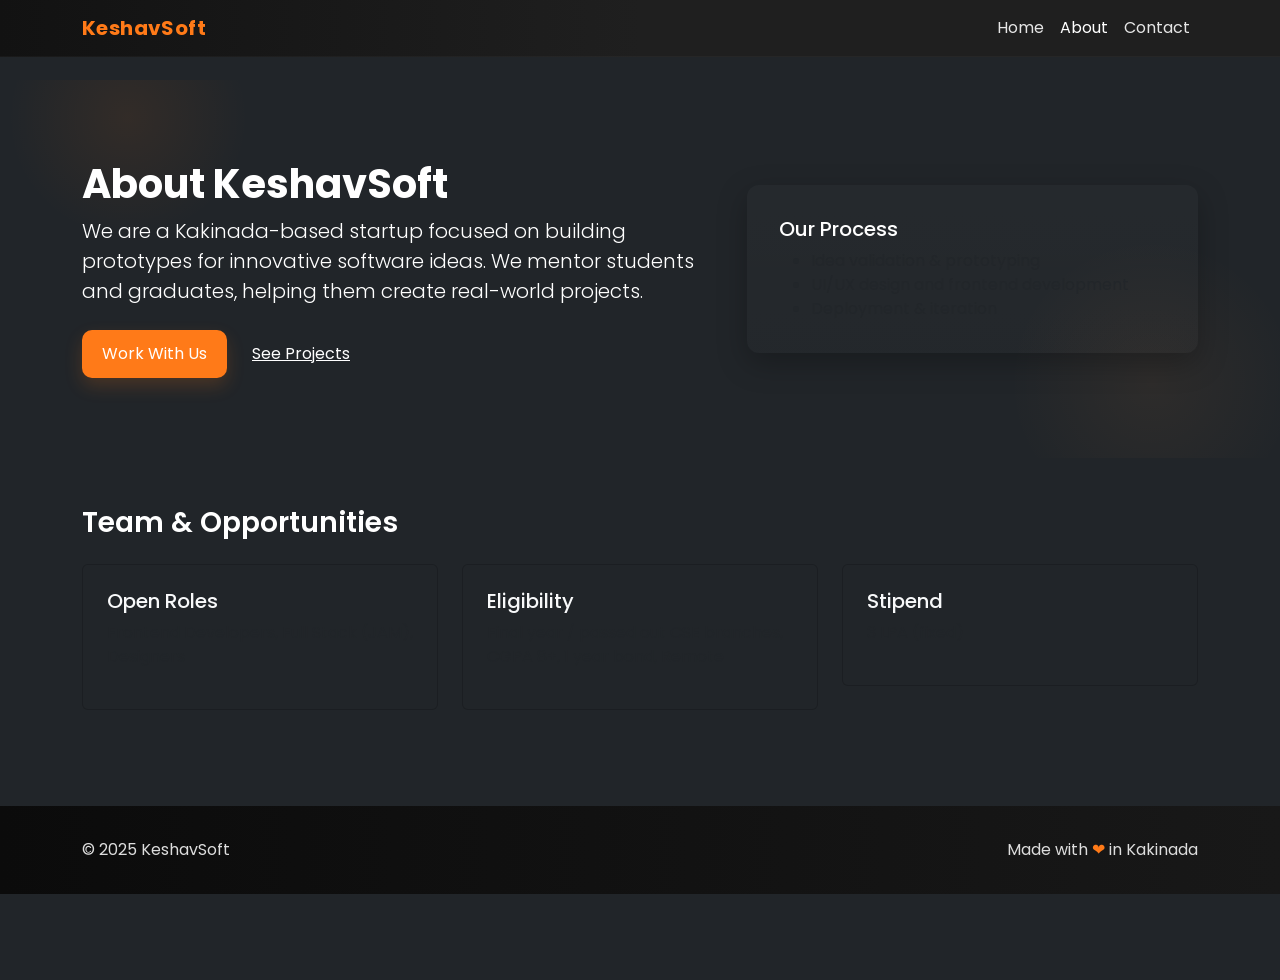
==== about.html @ 03d18139 "Add files via upload" ====
<!doctype html>
<html lang="en">
<head>
  <meta charset="utf-8">
  <meta name="viewport" content="width=device-width,initial-scale=1">
  <title>About — KeshavSoft</title>
  <link href="https://cdn.jsdelivr.net/npm/bootstrap@5.3.2/dist/css/bootstrap.min.css" rel="stylesheet">
  <link href="style.css" rel="stylesheet">
</head>
<body class="bg-dark text-light">

<nav class="navbar navbar-expand-lg navbar-dark navbar-custom fixed-top">
  <div class="container">
    <a class="navbar-brand" href="index.html">KeshavSoft</a>
    <button class="navbar-toggler" type="button" data-bs-toggle="collapse" data-bs-target="#navMenu2">
      <span class="navbar-toggler-icon"></span>
    </button>
    <div class="collapse navbar-collapse" id="navMenu2">
      <ul class="navbar-nav ms-auto align-items-lg-center">
        <li class="nav-item"><a class="nav-link" href="index.html">Home</a></li>
        <li class="nav-item"><a class="nav-link active" href="about.html">About</a></li>
        <li class="nav-item"><a class="nav-link" href="contact.html">Contact</a></li>
      </ul>
    </div>
  </div>
</nav>

<section class="about-hero" style="margin-top:80px;">
  <div class="container">
    <div class="row align-items-center">
      <div class="col-md-7">
        <h2 class="display-6 fw-bold">About KeshavSoft</h2>
        <p class="lead">We are a Kakinada-based startup focused on building prototypes for innovative software ideas. We mentor students and graduates, helping them create real-world projects.</p>
        <div class="mt-4">
          <a class="btn btn-primary-custom me-2" href="contact.html">Work With Us</a>
          <a class="btn btn-link text-white" href="index.html">See Projects</a>
        </div>
      </div>
      <div class="col-md-5">
        <div class="about-panel mt-4 mt-md-0">
          <h5>Our Process</h5>
          <ul class="mb-0 text-muted">
            <li>Idea validation & prototyping</li>
            <li>UI/UX design and frontend development</li>
            <li>Deployment & iteration</li>
          </ul>
        </div>
      </div>
    </div>
  </div>
</section>

<section class="container py-5">
  <h3 class="section-title">Team & Opportunities</h3>
  <div class="row g-4">
    <div class="col-md-4">
      <div class="card p-4 bg-dark text-light">
        <h5>Open Roles</h5>
        <p class="text-muted">Frontend Developers, Full Stack (JAM), Designers</p>
      </div>
    </div>
    <div class="col-md-4">
      <div class="card p-4 bg-dark text-light">
        <h5>Eligibility</h5>
        <p class="text-muted">Final year / passed out CSE branches, CGPA 8+, 1 year bond, Remote</p>
      </div>
    </div>
    <div class="col-md-4">
      <div class="card p-4 bg-dark text-light">
        <h5>Stipend</h5>
        <p class="text-muted">3 LPA (fixed)</p>
      </div>
    </div>
  </div>
</section>

<footer class="site-footer mt-5">
  <div class="container d-flex flex-column flex-md-row justify-content-between align-items-center">
    <div>© 2025 KeshavSoft</div>
    <div class="mt-2 mt-md-0">Made with <span style="color:var(--brand-orange)">❤</span> in Kakinada</div>
  </div>
</footer>

<script src="https://cdn.jsdelivr.net/npm/bootstrap@5.3.2/dist/js/bootstrap.bundle.min.js"></script>
</body>
</html>
---- style.css ----
@import url('https://fonts.googleapis.com/css2?family=Poppins:wght@300;400;600;700&display=swap');

:root{
  --brand-orange:#ff7a18;
  --brand-dark:#121212;
  --muted:#6c6c6c;
  --glass: rgba(255,255,255,0.06);
}

*{box-sizing:border-box}
html,body{height:100%;margin:0;font-family:'Poppins',sans-serif;}
a{color:inherit;text-decoration:none}

/* Navbar */
.navbar-custom{
  background: linear-gradient(90deg, var(--brand-dark) 0%, #1f1f1f 50%);
  border-bottom: 1px solid rgba(255,255,255,0.03);
}
.navbar-custom .navbar-brand{color:var(--brand-orange);font-weight:700;letter-spacing:0.4px}
.navbar-custom .nav-link{color:#e6e6e6;transition:color .25s, transform .2s}
.navbar-custom .nav-link:hover{color:var(--brand-orange);transform:translateY(-2px)}

/* Hero */
.hero{
  min-height:68vh;
  display:flex;
  align-items:center;
  justify-content:center;
  color:white;
  position:relative;
  overflow:hidden;
  padding:5rem 1rem;
}
.hero::before{
  content:"";
  position:absolute;inset:0;
  background: linear-gradient(120deg, rgba(255,122,24,0.12), rgba(255,158,74,0.08));
  mix-blend-mode:overlay;
  pointer-events:none;
  animation: heroShift 12s linear infinite;
}
@keyframes heroShift{
  0%{transform:translateX(-20%)}
  50%{transform:translateX(20%)}
  100%{transform:translateX(-20%)}
}
.hero .hero-card{
  backdrop-filter: blur(6px);
  background: linear-gradient(180deg, rgba(255,255,255,0.04), rgba(255,255,255,0.02));
  padding:2.5rem;
  border-radius:14px;
  box-shadow:0 10px 30px rgba(0,0,0,0.35);
  max-width:980px;
  width:100%;
  text-align:left;
}
.lead-hero{font-size:1.15rem;color:rgba(255,255,255,0.95)}

/* Buttons */
.btn-primary-custom{
  background:var(--brand-orange);
  border:none;
  color:white;
  padding:0.75rem 1.25rem;
  border-radius:10px;
  box-shadow:0 8px 18px rgba(255,122,24,0.18);
  transition:transform .25s, box-shadow .25s;
}
.btn-primary-custom:hover{transform:translateY(-4px);box-shadow:0 16px 32px rgba(255,122,24,0.28)}

/* Cards section */
.features .card{
  border-radius:12px;
  transition: transform .3s, box-shadow .3s;
  overflow:hidden;
}
.features .card:hover{transform:translateY(-10px);box-shadow:0 18px 40px rgba(0,0,0,0.18)}
.feature-icon{
  width:64px;height:64px;border-radius:12px;
  display:flex;align-items:center;justify-content:center;
  background:linear-gradient(180deg, rgba(255,255,255,0.06), rgba(255,255,255,0.02));
  color:var(--brand-orange);
  font-weight:700;font-size:22px;
}

/* Carousel custom */
.carousel-item {
  height:420px;
  background-size:cover;
  background-position:center;
}
.carousel-caption{background:linear-gradient(180deg, rgba(0,0,0,0.45), rgba(0,0,0,0.15));padding:1rem;border-radius:10px;max-width:60%}

/* About section with background */
.about-hero{
  padding:5rem 1rem;
  color:white;
  background-image: radial-gradient(circle at 10% 10%, rgba(255,122,24,0.08), transparent 10%),
                    radial-gradient(circle at 90% 80%, rgba(255,158,74,0.06), transparent 12%);
}
.about-panel{
  background: linear-gradient(180deg, rgba(255,255,255,0.02), rgba(255,255,255,0.01));
  padding:2rem;border-radius:12px;box-shadow:0 10px 30px rgba(0,0,0,0.25);
}

/* Contact form */
.contact-card{border-radius:12px;padding:1.5rem;background:#0f0f0f;color:#fff}
.form-control{background:transparent;border-radius:8px;border:1px solid rgba(255,255,255,0.06);color:#fff}
.form-control:focus{box-shadow:0 8px 18px rgba(0,0,0,0.4);border-color:var(--brand-orange)}

/* Footer */
.site-footer{background:linear-gradient(90deg,#0b0b0b 0%, #181818 100%);color:#ddd;padding:2rem 1rem}
.site-footer a{color:var(--brand-orange)}

/* Utilities */
.section-title{color:#fff;margin-bottom:1.5rem;font-weight:600}
@media (max-width:767px){
  .carousel-caption{max-width:90%}
  .hero{padding:3rem 1rem}
  .hero .hero-card{padding:1.25rem}
}
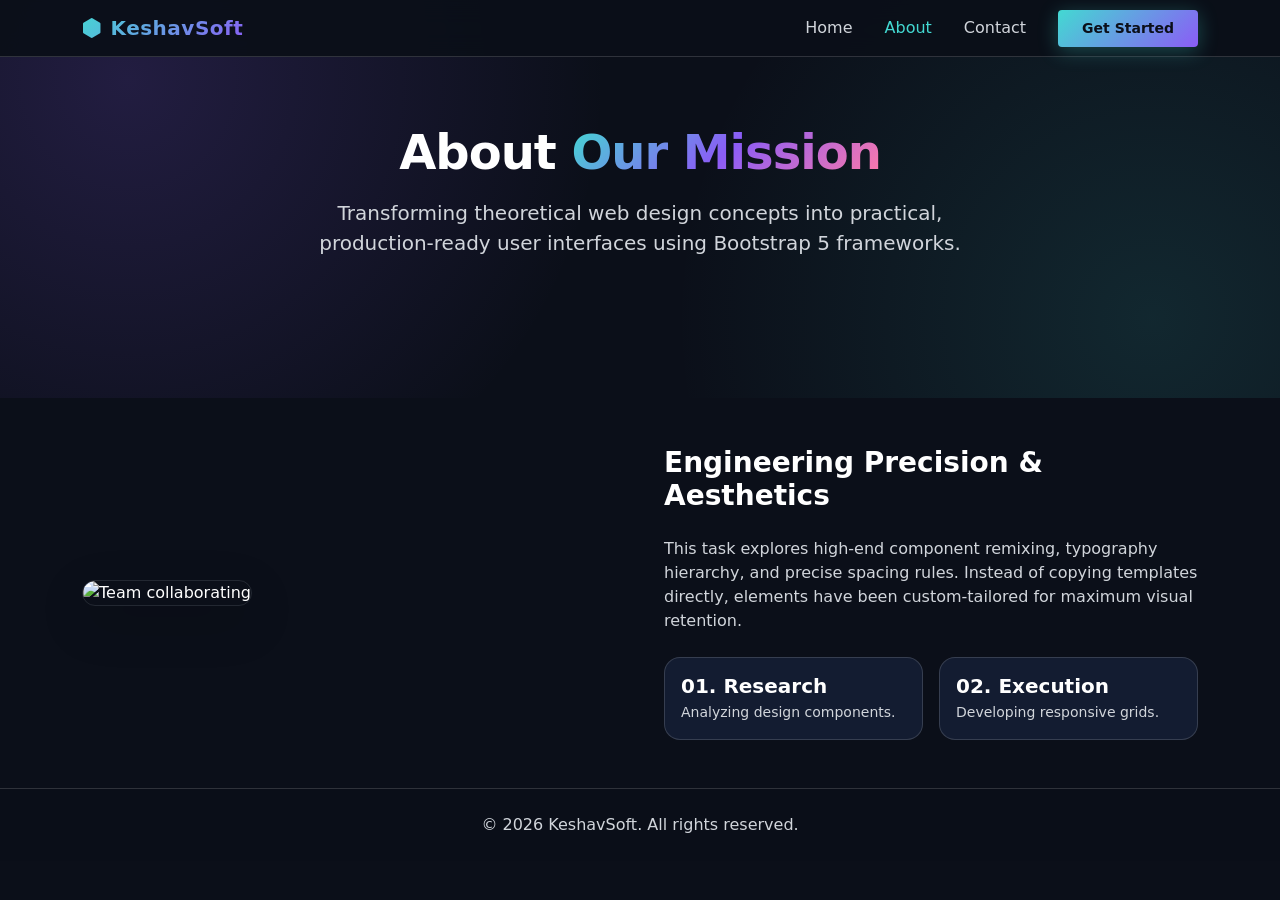
==== commit d5abb646: "Revise About page layout and content Updated the HTML structure and content for the About page, incl" ====
--- a/about.html
+++ b/about.html
@@ -1,86 +1,82 @@
-<!doctype html>
+<!DOCTYPE html>
 <html lang="en">
 <head>
-  <meta charset="utf-8">
-  <meta name="viewport" content="width=device-width,initial-scale=1">
-  <title>About — KeshavSoft</title>
+  <meta charset="UTF-8">
+  <meta name="viewport" content="width=device-width, initial-scale=1.0">
+  <title>About Us | KeshavSoft</title>
   <link href="https://cdn.jsdelivr.net/npm/bootstrap@5.3.2/dist/css/bootstrap.min.css" rel="stylesheet">
-  <link href="style.css" rel="stylesheet">
+  <link rel="stylesheet" href="https://cdn.jsdelivr.net/npm/bootstrap-icons@1.11.1/font/bootstrap-icons.css">
+  <link rel="stylesheet" href="style.css">
 </head>
-<body class="bg-dark text-light">
+<body>
 
-<nav class="navbar navbar-expand-lg navbar-dark navbar-custom fixed-top">
-  <div class="container">
-    <a class="navbar-brand" href="index.html">KeshavSoft</a>
-    <button class="navbar-toggler" type="button" data-bs-toggle="collapse" data-bs-target="#navMenu2">
-      <span class="navbar-toggler-icon"></span>
-    </button>
-    <div class="collapse navbar-collapse" id="navMenu2">
-      <ul class="navbar-nav ms-auto align-items-lg-center">
-        <li class="nav-item"><a class="nav-link" href="index.html">Home</a></li>
-        <li class="nav-item"><a class="nav-link active" href="about.html">About</a></li>
-        <li class="nav-item"><a class="nav-link" href="contact.html">Contact</a></li>
-      </ul>
+  <!-- Navigation Bar -->
+  <nav class="navbar navbar-expand-lg fixed-top navbar-dark">
+    <div class="container">
+      <a class="navbar-brand d-flex align-items-center gap-2" href="index.html">
+        <i class="bi bi-hexagon-fill"></i> KeshavSoft
+      </a>
+      <button class="navbar-toggler border-0" type="button" data-bs-toggle="collapse" data-bs-target="#navbarNav">
+        <span class="navbar-toggler-icon"></span>
+      </button>
+      <div class="collapse navbar-collapse justify-content-end" id="navbarNav">
+        <ul class="navbar-nav gap-3 align-items-lg-center">
+          <li class="nav-item"><a class="nav-link" href="index.html">Home</a></li>
+          <li class="nav-item"><a class="nav-link active" href="about.html">About</a></li>
+          <li class="nav-item"><a class="nav-link" href="contact.html">Contact</a></li>
+          <li class="nav-item ms-lg-2">
+            <a href="contact.html" class="btn btn-glow btn-sm px-4 py-2">Get Started</a>
+          </li>
+        </ul>
+      </div>
     </div>
-  </div>
-</nav>
+  </nav>
 
-<section class="about-hero" style="margin-top:80px;">
-  <div class="container">
-    <div class="row align-items-center">
-      <div class="col-md-7">
-        <h2 class="display-6 fw-bold">About KeshavSoft</h2>
-        <p class="lead">We are a Kakinada-based startup focused on building prototypes for innovative software ideas. We mentor students and graduates, helping them create real-world projects.</p>
-        <div class="mt-4">
-          <a class="btn btn-primary-custom me-2" href="contact.html">Work With Us</a>
-          <a class="btn btn-link text-white" href="index.html">See Projects</a>
+  <!-- About Header -->
+  <header class="hero-section text-center">
+    <div class="container py-4">
+      <h1 class="display-5 fw-bold mb-3">About <span class="text-gradient">Our Mission</span></h1>
+      <p class="lead text-muted mx-auto" style="max-width: 650px;">Transforming theoretical web design concepts into practical, production-ready user interfaces using Bootstrap 5 frameworks.</p>
+    </div>
+  </header>
+
+  <!-- Content Section -->
+  <section class="py-5">
+    <div class="container">
+      <div class="row align-items-center g-5">
+        <div class="col-lg-6">
+          <img src="https://images.unsplash.com/photo-1531482615713-2afd69097998?auto=format&fit=crop&w=800&q=80" alt="Team collaborating" class="img-fluid rounded-4 shadow-lg border border-secondary border-opacity-25">
         </div>
-      </div>
-      <div class="col-md-5">
-        <div class="about-panel mt-4 mt-md-0">
-          <h5>Our Process</h5>
-          <ul class="mb-0 text-muted">
-            <li>Idea validation & prototyping</li>
-            <li>UI/UX design and frontend development</li>
-            <li>Deployment & iteration</li>
-          </ul>
+        <div class="col-lg-6">
+          <h3 class="fw-bold mb-4">Engineering Precision & Aesthetics</h3>
+          <p class="text-muted mb-4">This task explores high-end component remixing, typography hierarchy, and precise spacing rules. Instead of copying templates directly, elements have been custom-tailored for maximum visual retention.</p>
+          <div class="row g-3">
+            <div class="col-sm-6">
+              <div class="card card-custom p-3">
+                <h5 class="fw-bold text-info mb-1">01. Research</h5>
+                <p class="small text-muted mb-0">Analyzing design components.</p>
+              </div>
+            </div>
+            <div class="col-sm-6">
+              <div class="card card-custom p-3">
+                <h5 class="fw-bold text-purple mb-1">02. Execution</h5>
+                <p class="small text-muted mb-0">Developing responsive grids.</p>
+              </div>
+            </div>
+          </div>
         </div>
       </div>
     </div>
-  </div>
-</section>
+  </section>
 
-<section class="container py-5">
-  <h3 class="section-title">Team & Opportunities</h3>
-  <div class="row g-4">
-    <div class="col-md-4">
-      <div class="card p-4 bg-dark text-light">
-        <h5>Open Roles</h5>
-        <p class="text-muted">Frontend Developers, Full Stack (JAM), Designers</p>
-      </div>
+  <!-- Footer -->
+  <footer class="py-4 text-center">
+    <div class="container">
+      <p class="mb-0 text-muted">&copy; <span id="year"></span> KeshavSoft. All rights reserved.</p>
     </div>
-    <div class="col-md-4">
-      <div class="card p-4 bg-dark text-light">
-        <h5>Eligibility</h5>
-        <p class="text-muted">Final year / passed out CSE branches, CGPA 8+, 1 year bond, Remote</p>
-      </div>
-    </div>
-    <div class="col-md-4">
-      <div class="card p-4 bg-dark text-light">
-        <h5>Stipend</h5>
-        <p class="text-muted">3 LPA (fixed)</p>
-      </div>
-    </div>
-  </div>
-</section>
+  </footer>
 
-<footer class="site-footer mt-5">
-  <div class="container d-flex flex-column flex-md-row justify-content-between align-items-center">
-    <div>© 2025 KeshavSoft</div>
-    <div class="mt-2 mt-md-0">Made with <span style="color:var(--brand-orange)">❤</span> in Kakinada</div>
-  </div>
-</footer>
-
-<script src="https://cdn.jsdelivr.net/npm/bootstrap@5.3.2/dist/js/bootstrap.bundle.min.js"></script>
+  <script src="https://cdn.jsdelivr.net/npm/bootstrap@5.3.2/dist/js/bootstrap.bundle.min.js"></script>
+  <script>document.getElementById('year').textContent = new Date().getFullYear();</script>
 </body>
 </html>
--- a/style.css
+++ b/style.css
@@ -1,122 +1,185 @@
-
-@import url('https://fonts.googleapis.com/css2?family=Poppins:wght@300;400;600;700&display=swap');
-
-:root{
-  --brand-orange:#ff7a18;
-  --brand-dark:#121212;
-  --muted:#6c6c6c;
-  --glass: rgba(255,255,255,0.06);
+/* --- Custom Modern Theme: Midnight Creative (High Contrast) --- */
+:root {
+  --bg-midnight: #0b0f19;
+  --card-bg: #131c31;
+  --accent-aqua: #43D9D2;
+  --accent-violet: #8B5CF6;
+  --accent-pink: #FF7AA8;
+  --text-main: #FFFFFF;
+  --text-muted: #D1D5DB; /* Brightened significantly for full readability */
+  --border-color: rgba(255, 255, 255, 0.15);
 }
 
-*{box-sizing:border-box}
-html,body{height:100%;margin:0;font-family:'Poppins',sans-serif;}
-a{color:inherit;text-decoration:none}
-
-/* Navbar */
-.navbar-custom{
-  background: linear-gradient(90deg, var(--brand-dark) 0%, #1f1f1f 50%);
-  border-bottom: 1px solid rgba(255,255,255,0.03);
-}
-.navbar-custom .navbar-brand{color:var(--brand-orange);font-weight:700;letter-spacing:0.4px}
-.navbar-custom .nav-link{color:#e6e6e6;transition:color .25s, transform .2s}
-.navbar-custom .nav-link:hover{color:var(--brand-orange);transform:translateY(-2px)}
-
-/* Hero */
-.hero{
-  min-height:68vh;
-  display:flex;
-  align-items:center;
-  justify-content:center;
-  color:white;
-  position:relative;
-  overflow:hidden;
-  padding:5rem 1rem;
-}
-.hero::before{
-  content:"";
-  position:absolute;inset:0;
-  background: linear-gradient(120deg, rgba(255,122,24,0.12), rgba(255,158,74,0.08));
-  mix-blend-mode:overlay;
-  pointer-events:none;
-  animation: heroShift 12s linear infinite;
-}
-@keyframes heroShift{
-  0%{transform:translateX(-20%)}
-  50%{transform:translateX(20%)}
-  100%{transform:translateX(-20%)}
-}
-.hero .hero-card{
-  backdrop-filter: blur(6px);
-  background: linear-gradient(180deg, rgba(255,255,255,0.04), rgba(255,255,255,0.02));
-  padding:2.5rem;
-  border-radius:14px;
-  box-shadow:0 10px 30px rgba(0,0,0,0.35);
-  max-width:980px;
-  width:100%;
-  text-align:left;
-}
-.lead-hero{font-size:1.15rem;color:rgba(255,255,255,0.95)}
-
-/* Buttons */
-.btn-primary-custom{
-  background:var(--brand-orange);
-  border:none;
-  color:white;
-  padding:0.75rem 1.25rem;
-  border-radius:10px;
-  box-shadow:0 8px 18px rgba(255,122,24,0.18);
-  transition:transform .25s, box-shadow .25s;
-}
-.btn-primary-custom:hover{transform:translateY(-4px);box-shadow:0 16px 32px rgba(255,122,24,0.28)}
-
-/* Cards section */
-.features .card{
-  border-radius:12px;
-  transition: transform .3s, box-shadow .3s;
-  overflow:hidden;
-}
-.features .card:hover{transform:translateY(-10px);box-shadow:0 18px 40px rgba(0,0,0,0.18)}
-.feature-icon{
-  width:64px;height:64px;border-radius:12px;
-  display:flex;align-items:center;justify-content:center;
-  background:linear-gradient(180deg, rgba(255,255,255,0.06), rgba(255,255,255,0.02));
-  color:var(--brand-orange);
-  font-weight:700;font-size:22px;
+body {
+  background-color: var(--bg-midnight);
+  color: var(--text-main);
+  font-family: 'Inter', system-ui, -apple-system, sans-serif;
+  overflow-x: hidden;
 }
 
-/* Carousel custom */
-.carousel-item {
-  height:420px;
-  background-size:cover;
-  background-position:center;
-}
-.carousel-caption{background:linear-gradient(180deg, rgba(0,0,0,0.45), rgba(0,0,0,0.15));padding:1rem;border-radius:10px;max-width:60%}
-
-/* About section with background */
-.about-hero{
-  padding:5rem 1rem;
-  color:white;
-  background-image: radial-gradient(circle at 10% 10%, rgba(255,122,24,0.08), transparent 10%),
-                    radial-gradient(circle at 90% 80%, rgba(255,158,74,0.06), transparent 12%);
-}
-.about-panel{
-  background: linear-gradient(180deg, rgba(255,255,255,0.02), rgba(255,255,255,0.01));
-  padding:2rem;border-radius:12px;box-shadow:0 10px 30px rgba(0,0,0,0.25);
+/* Navbar Enhancements */
+.navbar {
+  background: rgba(11, 15, 25, 0.95) !important;
+  backdrop-filter: blur(12px);
+  border-bottom: 1px solid var(--border-color);
 }
 
-/* Contact form */
-.contact-card{border-radius:12px;padding:1.5rem;background:#0f0f0f;color:#fff}
-.form-control{background:transparent;border-radius:8px;border:1px solid rgba(255,255,255,0.06);color:#fff}
-.form-control:focus{box-shadow:0 8px 18px rgba(0,0,0,0.4);border-color:var(--brand-orange)}
+.navbar-brand {
+  font-weight: 700;
+  letter-spacing: 0.5px;
+  background: linear-gradient(135deg, var(--accent-aqua), var(--accent-violet));
+  -webkit-background-clip: text;
+  -webkit-text-fill-color: transparent;
+}
+
+.nav-link {
+  color: var(--text-muted) !important;
+  font-weight: 500;
+  transition: color 0.2s ease;
+}
+
+.nav-link:hover, .nav-link.active {
+  color: var(--accent-aqua) !important;
+}
+
+/* Hero Section */
+.hero-section {
+  padding: 100px 0;
+  background: radial-gradient(circle at 10% 20%, rgba(139, 92, 246, 0.18) 0%, transparent 40%),
+              radial-gradient(circle at 90% 80%, rgba(67, 217, 210, 0.12) 0%, transparent 40%);
+}
+
+.display-4, .display-5 {
+  font-weight: 800;
+  letter-spacing: -1px;
+  color: #FFFFFF !important;
+}
+
+p.lead, .text-muted {
+  color: var(--text-muted) !important; /* Forces all descriptions and lead texts to be high-contrast light gray */
+}
+
+.text-gradient {
+  background: linear-gradient(135deg, var(--accent-aqua), var(--accent-violet), var(--accent-pink));
+  -webkit-background-clip: text;
+  -webkit-text-fill-color: transparent;
+}
+
+/* Modern Buttons */
+.btn-glow {
+  background: linear-gradient(135deg, var(--accent-aqua), var(--accent-violet));
+  border: none;
+  color: #0b0f19;
+  font-weight: 600;
+  box-shadow: 0 4px 20px rgba(67, 217, 210, 0.3);
+  transition: all 0.3s ease;
+}
+
+.btn-glow:hover {
+  transform: translateY(-2px);
+  box-shadow: 0 6px 25px rgba(139, 92, 246, 0.5);
+  color: #fff;
+}
+
+.btn-outline-custom {
+  color: var(--text-main);
+  border: 1px solid var(--border-color);
+  background: rgba(255, 255, 255, 0.03);
+  transition: all 0.2s ease;
+}
+
+.btn-outline-custom:hover {
+  border-color: var(--accent-aqua);
+  color: var(--accent-aqua);
+  background: rgba(67, 217, 210, 0.08);
+}
+
+/* Feature & Info Cards with Hover Lift */
+.card-custom {
+  background-color: var(--card-bg);
+  border: 1px solid var(--border-color);
+  border-radius: 1rem;
+  color: #FFFFFF;
+  transition: transform 0.3s ease, border-color 0.3s ease, box-shadow 0.3s ease;
+}
+
+.card-custom:hover {
+  transform: translateY(-6px);
+  border-color: rgba(67, 217, 210, 0.5);
+  box-shadow: 0 12px 30px rgba(0, 0, 0, 0.5);
+}
+
+.card-custom h3, .card-custom h4, .card-custom h5 {
+  color: #FFFFFF !important;
+}
+
+.card-custom p {
+  color: var(--text-muted) !important;
+}
+
+/* Carousel Styling */
+.carousel {
+  border-radius: 1rem;
+  overflow: hidden;
+  box-shadow: 0 20px 40px rgba(0,0,0,0.6);
+}
+
+.carousel-item img {
+  filter: brightness(0.9);
+  transition: transform 6s ease;
+}
+
+.carousel-item:hover img {
+  transform: scale(1.03);
+}
+
+.carousel-caption {
+  background: rgba(11, 15, 25, 0.85);
+  backdrop-filter: blur(8px);
+  border-radius: 0.75rem;
+  padding: 1.5rem;
+  bottom: 2rem;
+  left: 10%;
+  right: 10%;
+}
+
+.carousel-caption h5 {
+  color: #FFFFFF !important;
+}
+
+.carousel-caption p {
+  color: var(--text-muted) !important;
+}
+
+/* Form Controls - High Contrast */
+.form-label {
+  color: #F3F4F6 !important;
+  font-weight: 500;
+}
+
+.form-control, .form-select {
+  background-color: rgba(255, 255, 255, 0.08) !important;
+  border: 1px solid var(--border-color) !important;
+  color: #FFFFFF !important;
+  border-radius: 0.5rem;
+  padding: 0.75rem 1rem;
+}
+
+.form-control::placeholder {
+  color: #9CA3AF !important;
+  opacity: 1;
+}
+
+.form-control:focus, .form-select:focus {
+  background-color: rgba(255, 255, 255, 0.12) !important;
+  border-color: var(--accent-aqua) !important;
+  color: #FFFFFF !important;
+  box-shadow: 0 0 0 0.25rem rgba(67, 217, 210, 0.25) !important;
+}
 
 /* Footer */
-.site-footer{background:linear-gradient(90deg,#0b0b0b 0%, #181818 100%);color:#ddd;padding:2rem 1rem}
-.site-footer a{color:var(--brand-orange)}
-
-/* Utilities */
-.section-title{color:#fff;margin-bottom:1.5rem;font-weight:600}
-@media (max-width:767px){
-  .carousel-caption{max-width:90%}
-  .hero{padding:3rem 1rem}
-  .hero .hero-card{padding:1.25rem}
+footer {
+  border-top: 1px solid var(--border-color);
+  background-color: rgba(11, 15, 25, 0.98);
+  color: var(--text-muted);
 }
